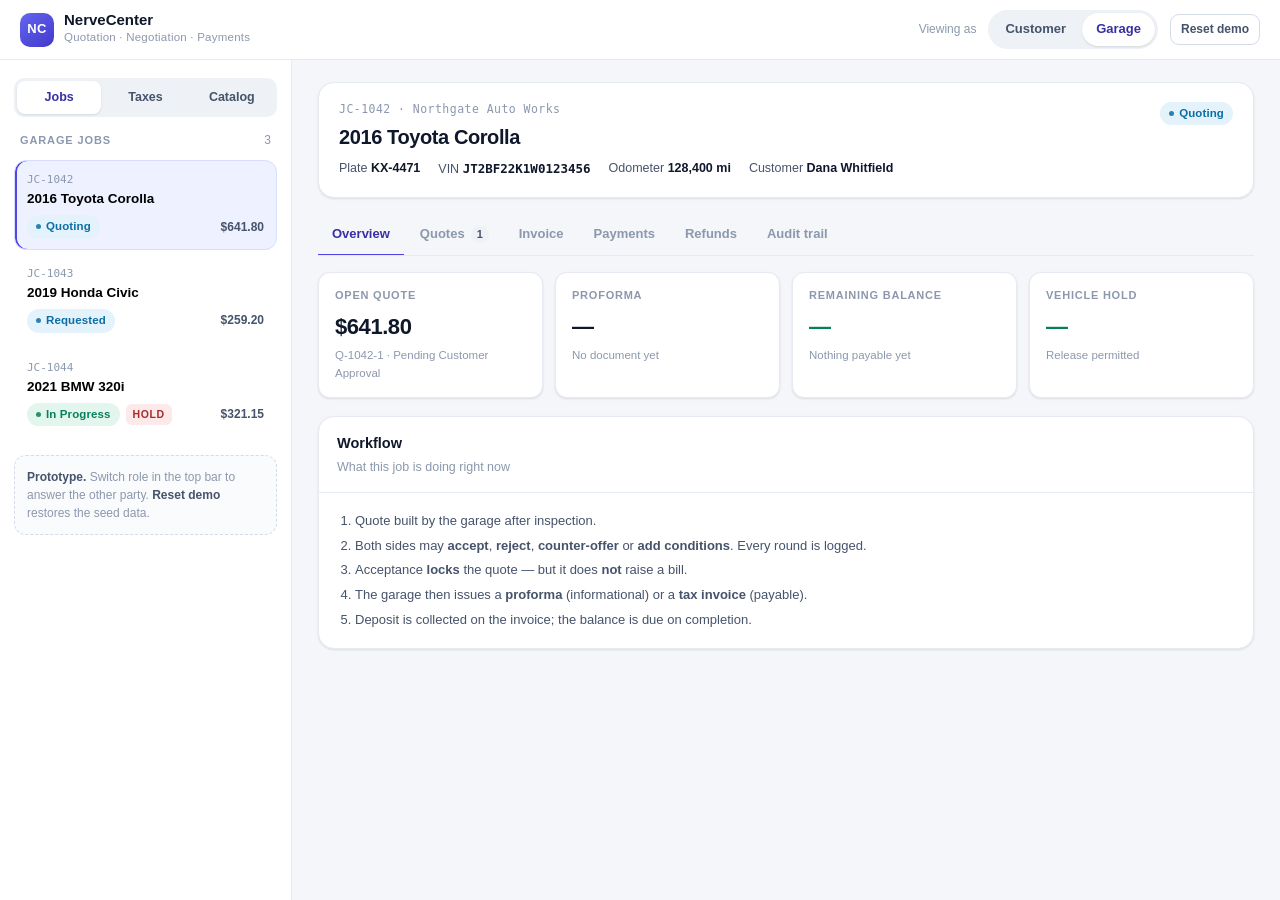
==== quotation-ui/index.html @ 1b6d12a6 "quotation and payment sample process" ====
<!doctype html>
<html lang="en">
<head>
  <meta charset="utf-8" />
  <meta name="viewport" content="width=device-width, initial-scale=1" />
  <title>NerveCenter — Quotation, Negotiation &amp; Payments (UI Prototype)</title>
  <link rel="stylesheet" href="css/app.css" />
</head>
<body>

  <header class="topbar">
    <div class="brand">
      <div class="brand__mark">NC</div>
      <div>
        <div class="brand__name">NerveCenter</div>
        <div class="brand__sub">Quotation &middot; Negotiation &middot; Payments</div>
      </div>
    </div>

    <div class="topbar__right">
      <span class="topbar__label">Viewing as</span>
      <div class="segmented" id="roleSwitch">
        <button type="button" data-act="role" data-role="customer">Customer</button>
        <button type="button" data-act="role" data-role="garage">Garage</button>
      </div>
      <button type="button" class="btn btn--ghost btn--sm" data-act="reset">Reset demo</button>
    </div>
  </header>

  <div class="layout">
    <aside class="sidebar" id="sidebar"></aside>
    <main class="main" id="main"></main>
  </div>

  <div class="toasts" id="toasts"></div>
  <div class="modal" id="modal" hidden></div>

  <script src="js/store.js"></script>
  <script src="js/views.js"></script>
  <script src="js/app.js"></script>
</body>
</html>
---- quotation-ui/css/app.css ----
/* =========================================================
   NerveCenter — Quotation / Payments prototype
   Plain CSS. No framework, no build step.
   ========================================================= */

:root {
  --bg: #f4f6f9;
  --surface: #ffffff;
  --surface-2: #fafbfd;
  --ink: #0f172a;
  --ink-2: #45536b;
  --muted: #8b98ad;

  --line: #e6eaf1;
  --line-strong: #d5dce8;

  --brand: #4f46e5;
  --brand-ink: #3730a3;
  --brand-soft: #eef1ff;

  --ok: #087f5b;
  --ok-soft: #e3f6ee;
  --warn: #b45309;
  --warn-soft: #fdf1d8;
  --danger: #c02626;
  --danger-soft: #fde8e8;
  --info: #0b6fa4;
  --info-soft: #e3f2fb;
  --violet: #6d28d9;
  --violet-soft: #f0e9ff;
  --neutral: #5c6b82;
  --neutral-soft: #eef1f5;

  --r-sm: 8px;
  --r-md: 12px;
  --r-lg: 16px;

  --shadow-1:
    0 1px 2px rgba(16, 24, 40, 0.05), 0 1px 3px rgba(16, 24, 40, 0.06);
  --shadow-2:
    0 4px 12px rgba(16, 24, 40, 0.08), 0 2px 4px rgba(16, 24, 40, 0.04);
  --shadow-3: 0 24px 48px rgba(16, 24, 40, 0.18);
}

* {
  box-sizing: border-box;
}

html,
body {
  height: 100%;
}

body {
  margin: 0;
  background: var(--bg);
  color: var(--ink);
  font:
    14px/1.55 -apple-system,
    BlinkMacSystemFont,
    "Segoe UI",
    Roboto,
    "Helvetica Neue",
    Arial,
    sans-serif;
  -webkit-font-smoothing: antialiased;
}

h1,
h2,
h3,
h4 {
  margin: 0;
  font-weight: 650;
  letter-spacing: -0.01em;
}
p {
  margin: 0;
}
code {
  font-family: ui-monospace, SFMono-Regular, Menlo, Consolas, monospace;
  font-size: 12px;
}
button {
  font: inherit;
}

/* ---------------- top bar ---------------- */
.topbar {
  height: 60px;
  display: flex;
  align-items: center;
  justify-content: space-between;
  gap: 16px;
  padding: 0 20px;
  background: var(--surface);
  border-bottom: 1px solid var(--line);
  position: sticky;
  top: 0;
  z-index: 40;
}

.brand {
  display: flex;
  align-items: center;
  gap: 10px;
}

.brand__mark {
  width: 34px;
  height: 34px;
  border-radius: 10px;
  background: linear-gradient(140deg, #6366f1, #4338ca);
  color: #fff;
  display: grid;
  place-items: center;
  font-weight: 700;
  font-size: 13px;
  letter-spacing: 0.02em;
}

.brand__name {
  font-weight: 700;
  font-size: 15px;
  line-height: 1.1;
}
.brand__sub {
  font-size: 11.5px;
  color: var(--muted);
  letter-spacing: 0.02em;
}

.topbar__right {
  display: flex;
  align-items: center;
  gap: 12px;
}
.topbar__label {
  font-size: 12px;
  color: var(--muted);
}

.segmented {
  display: inline-flex;
  background: var(--neutral-soft);
  border-radius: 999px;
  padding: 3px;
  gap: 2px;
}
.segmented button {
  border: 0;
  background: transparent;
  cursor: pointer;
  padding: 6px 14px;
  border-radius: 999px;
  font-size: 13px;
  font-weight: 550;
  color: var(--ink-2);
  transition: 0.15s;
}
.segmented button:hover {
  color: var(--ink);
}
.segmented button.is-active {
  background: var(--surface);
  color: var(--brand-ink);
  box-shadow: var(--shadow-1);
}

/* ---------------- layout ---------------- */
.layout {
  display: grid;
  grid-template-columns: 292px minmax(0, 1fr);
  min-height: calc(100vh - 60px);
}

.sidebar {
  border-right: 1px solid var(--line);
  background: var(--surface);
  padding: 18px 14px;
  overflow-y: auto;
}

.main {
  padding: 22px 26px 80px;
  overflow-x: hidden;
}

/* ---------------- sidebar ---------------- */
.side-head {
  display: flex;
  align-items: center;
  justify-content: space-between;
  padding: 0 6px 10px;
}
.side-head__title {
  font-size: 11px;
  font-weight: 700;
  letter-spacing: 0.08em;
  text-transform: uppercase;
  color: var(--muted);
}

.job-item {
  display: block;
  width: 100%;
  text-align: left;
  border: 1px solid transparent;
  background: transparent;
  border-radius: var(--r-md);
  padding: 10px 12px;
  margin-bottom: 4px;
  cursor: pointer;
  transition: 0.14s;
}
.job-item:hover {
  background: var(--surface-2);
  border-color: var(--line);
}
.job-item.is-active {
  background: var(--brand-soft);
  border-color: #d9ddff;
  box-shadow: inset 2px 0 0 var(--brand);
}
.job-item__no {
  font-size: 11px;
  color: var(--muted);
  font-family: ui-monospace, monospace;
}
.job-item__veh {
  font-weight: 600;
  font-size: 13.5px;
  margin: 1px 0 5px;
}
.job-item__foot {
  display: flex;
  align-items: center;
  gap: 6px;
  flex-wrap: wrap;
}
.job-item__amt {
  margin-left: auto;
  font-size: 12px;
  font-weight: 650;
  color: var(--ink-2);
}

.side-note {
  margin-top: 18px;
  padding: 12px;
  background: var(--surface-2);
  border: 1px dashed var(--line-strong);
  border-radius: var(--r-md);
  font-size: 12px;
  color: var(--muted);
  line-height: 1.5;
}
.side-note b {
  color: var(--ink-2);
}

/* ---------------- generic card ---------------- */
.card {
  background: var(--surface);
  border: 1px solid var(--line);
  border-radius: var(--r-lg);
  box-shadow: var(--shadow-1);
  margin-bottom: 18px;
  overflow: hidden;
}
.card__head {
  display: flex;
  align-items: flex-start;
  justify-content: space-between;
  gap: 14px;
  padding: 15px 18px;
  border-bottom: 1px solid var(--line);
}
.card__body {
  padding: 16px 18px;
}
.card__foot {
  padding: 12px 18px;
  border-top: 1px solid var(--line);
  background: var(--surface-2);
  display: flex;
  align-items: center;
  gap: 8px;
  flex-wrap: wrap;
}
.card__title {
  font-size: 14.5px;
  font-weight: 650;
  display: flex;
  align-items: center;
  gap: 8px;
  flex-wrap: wrap;
}
.card__sub {
  font-size: 12.5px;
  color: var(--muted);
  margin-top: 3px;
}

/* ---------------- job header ---------------- */
.jobhead {
  background: var(--surface);
  border: 1px solid var(--line);
  border-radius: var(--r-lg);
  box-shadow: var(--shadow-1);
  padding: 18px 20px;
  margin-bottom: 16px;
}
.jobhead__top {
  display: flex;
  justify-content: space-between;
  align-items: flex-start;
  gap: 18px;
  flex-wrap: wrap;
}
.jobhead__no {
  font-size: 11.5px;
  color: var(--muted);
  font-family: ui-monospace, monospace;
  letter-spacing: 0.04em;
}
.jobhead__title {
  font-size: 20px;
  font-weight: 680;
  margin: 3px 0 6px;
  letter-spacing: -0.02em;
}
.jobhead__meta {
  display: flex;
  gap: 18px;
  flex-wrap: wrap;
  font-size: 12.5px;
  color: var(--ink-2);
}
.jobhead__meta span b {
  color: var(--ink);
  font-weight: 600;
}

/* ---------------- tabs ---------------- */
.tabs {
  display: flex;
  gap: 2px;
  margin-bottom: 16px;
  border-bottom: 1px solid var(--line);
  overflow-x: auto;
}
.tabs button {
  border: 0;
  background: transparent;
  cursor: pointer;
  padding: 10px 14px;
  font-size: 13px;
  font-weight: 550;
  color: var(--muted);
  border-bottom: 2px solid transparent;
  margin-bottom: -1px;
  white-space: nowrap;
  transition: 0.14s;
}
.tabs button:hover {
  color: var(--ink-2);
}
.tabs button.is-active {
  color: var(--brand-ink);
  border-bottom-color: var(--brand);
}
.tabs .count {
  display: inline-block;
  margin-left: 6px;
  background: var(--neutral-soft);
  color: var(--ink-2);
  border-radius: 999px;
  padding: 0 6px;
  font-size: 11px;
  font-weight: 650;
}

/* ---------------- buttons ---------------- */
.btn {
  display: inline-flex;
  align-items: center;
  justify-content: center;
  gap: 6px;
  border-radius: 9px;
  border: 1px solid transparent;
  padding: 8px 14px;
  font-size: 13px;
  font-weight: 570;
  cursor: pointer;
  transition: 0.14s;
  white-space: nowrap;
}
.btn:active {
  transform: translateY(1px);
}
.btn--primary {
  background: var(--brand);
  color: #fff;
  box-shadow: var(--shadow-1);
}
.btn--primary:hover {
  background: #4338ca;
}
.btn--ghost {
  background: var(--surface);
  border-color: var(--line-strong);
  color: var(--ink-2);
}
.btn--ghost:hover {
  background: var(--surface-2);
  color: var(--ink);
  border-color: #c3cddd;
}
.btn--danger {
  background: var(--danger);
  color: #fff;
}
.btn--danger:hover {
  background: #a71f1f;
}
.btn--danger-soft {
  background: var(--danger-soft);
  color: var(--danger);
  border-color: #f6cccc;
}
.btn--danger-soft:hover {
  background: #fbd9d9;
}
.btn--ok {
  background: var(--ok);
  color: #fff;
}
.btn--ok:hover {
  background: #06694b;
}
.btn--sm {
  padding: 5px 10px;
  font-size: 12px;
}
.btn:disabled {
  opacity: 0.45;
  cursor: not-allowed;
  transform: none;
}

.link {
  background: none;
  border: 0;
  padding: 0;
  cursor: pointer;
  color: var(--brand);
  font-weight: 550;
  font-size: inherit;
  text-decoration: underline;
  text-underline-offset: 2px;
}
.link:hover {
  color: var(--brand-ink);
}

.icon-btn {
  border: 0;
  background: transparent;
  cursor: pointer;
  width: 30px;
  height: 30px;
  border-radius: 8px;
  display: grid;
  place-items: center;
  color: var(--muted);
  font-size: 15px;
}
.icon-btn:hover {
  background: var(--neutral-soft);
  color: var(--ink);
}

/* ---------------- pills / badges ---------------- */
.pill {
  display: inline-flex;
  align-items: center;
  gap: 5px;
  border-radius: 999px;
  padding: 3px 9px;
  font-size: 11.5px;
  font-weight: 620;
  letter-spacing: 0.01em;
  white-space: nowrap;
}
.pill::before {
  content: "";
  width: 5px;
  height: 5px;
  border-radius: 50%;
  background: currentColor;
  opacity: 0.85;
}
.pill--ok {
  background: var(--ok-soft);
  color: var(--ok);
}
.pill--warn {
  background: var(--warn-soft);
  color: var(--warn);
}
.pill--danger {
  background: var(--danger-soft);
  color: var(--danger);
}
.pill--info {
  background: var(--info-soft);
  color: var(--info);
}
.pill--violet {
  background: var(--violet-soft);
  color: var(--violet);
}
.pill--neutral {
  background: var(--neutral-soft);
  color: var(--neutral);
}

.tag {
  display: inline-block;
  border-radius: 6px;
  padding: 2px 7px;
  font-size: 10.5px;
  font-weight: 700;
  letter-spacing: 0.06em;
  text-transform: uppercase;
  background: var(--neutral-soft);
  color: var(--neutral);
}
.tag--std {
  background: var(--brand-soft);
  color: var(--brand-ink);
}
.tag--sup {
  background: var(--warn-soft);
  color: var(--warn);
}
.tag--set {
  background: #fde9e9;
  color: #a52a2a;
}
.tag--war {
  background: var(--violet-soft);
  color: var(--violet);
}
.tag--addon {
  background: var(--warn-soft);
  color: var(--warn);
}
.tag--hold {
  background: #fde9e9;
  color: #a52a2a;
}

/* ---------------- tables ---------------- */
.table {
  width: 100%;
  border-collapse: collapse;
  font-size: 13px;
}
.table th {
  text-align: left;
  font-size: 11px;
  font-weight: 700;
  letter-spacing: 0.06em;
  text-transform: uppercase;
  color: var(--muted);
  padding: 8px 12px;
  border-bottom: 1px solid var(--line);
  background: var(--surface-2);
}
.table td {
  padding: 10px 12px;
  border-bottom: 1px solid var(--line);
  vertical-align: top;
}
.table tr:last-child td {
  border-bottom: 0;
}
.table .num {
  text-align: right;
  font-variant-numeric: tabular-nums;
  white-space: nowrap;
}
.table .sub {
  font-size: 11.5px;
  color: var(--muted);
  margin-top: 2px;
}
.table--compact th,
.table--compact td {
  padding: 7px 10px;
}

.table input[type="text"],
.table input[type="number"] {
  width: 100%;
  border: 1px solid var(--line-strong);
  border-radius: 7px;
  padding: 6px 8px;
  font: inherit;
  font-size: 13px;
  background: var(--surface);
}
.table input:focus {
  outline: 2px solid var(--brand-soft);
  border-color: var(--brand);
}
.table input.num-input {
  text-align: right;
  font-variant-numeric: tabular-nums;
}

/* ---------------- totals block ---------------- */
.totals {
  margin-left: auto;
  width: 100%;
  max-width: 340px;
}
.totals__row {
  display: flex;
  justify-content: space-between;
  gap: 16px;
  padding: 6px 0;
  font-size: 13px;
  color: var(--ink-2);
}
.totals__row span:last-child {
  font-variant-numeric: tabular-nums;
  white-space: nowrap;
}
.totals__row--major {
  border-top: 1px solid var(--line-strong);
  margin-top: 6px;
  padding-top: 10px;
  font-size: 15px;
  font-weight: 700;
  color: var(--ink);
}
.totals__row--paid span:last-child {
  color: var(--ok);
}
.totals__row--due {
  background: var(--surface-2);
  margin: 4px -10px 0;
  padding: 10px;
  border-radius: 9px;
  font-weight: 700;
  color: var(--ink);
}
.totals__row--due.is-zero span:last-child {
  color: var(--ok);
}
.totals__row--due.is-due span:last-child {
  color: var(--danger);
}

/* ---------------- alerts / banners ---------------- */
.banner {
  display: flex;
  gap: 10px;
  align-items: flex-start;
  border-radius: var(--r-md);
  padding: 11px 14px;
  font-size: 12.5px;
  line-height: 1.5;
  margin: 0 0 14px;
  border: 1px solid transparent;
}
.banner b {
  font-weight: 650;
}
.banner--hold {
  background: var(--danger-soft);
  border-color: #f4c9c9;
  color: #8f1f1f;
}
.banner--warn {
  background: var(--warn-soft);
  border-color: #f2dfae;
  color: #83520a;
}
.banner--info {
  background: var(--info-soft);
  border-color: #c8e4f5;
  color: #0a547c;
}
.banner--ok {
  background: var(--ok-soft);
  border-color: #c3e9d8;
  color: #066447;
}
.banner__icon {
  font-size: 15px;
  line-height: 1.2;
}

/* ---------------- KPI grid ---------------- */
.kpis {
  display: grid;
  grid-template-columns: repeat(auto-fit, minmax(180px, 1fr));
  gap: 12px;
  margin-bottom: 18px;
}
.kpi {
  background: var(--surface);
  border: 1px solid var(--line);
  border-radius: var(--r-md);
  padding: 14px 16px;
  box-shadow: var(--shadow-1);
}
.kpi__label {
  font-size: 11px;
  font-weight: 700;
  letter-spacing: 0.07em;
  text-transform: uppercase;
  color: var(--muted);
}
.kpi__value {
  font-size: 22px;
  font-weight: 700;
  letter-spacing: -0.02em;
  margin-top: 6px;
  font-variant-numeric: tabular-nums;
}
.kpi__value.is-due {
  color: var(--danger);
}
.kpi__value.is-ok {
  color: var(--ok);
}
.kpi__hint {
  font-size: 11.5px;
  color: var(--muted);
  margin-top: 3px;
}

/* ---------------- quote card ---------------- */
.quote.is-locked {
  opacity: 0.96;
}
.quote__amount {
  font-size: 16px;
  font-weight: 700;
  font-variant-numeric: tabular-nums;
}

.conditions {
  list-style: none;
  margin: 0;
  padding: 0;
}
.conditions li {
  display: flex;
  gap: 8px;
  align-items: flex-start;
  padding: 7px 0;
  border-bottom: 1px dashed var(--line);
  font-size: 12.5px;
}
.conditions li:last-child {
  border-bottom: 0;
}
.conditions .who {
  font-size: 10px;
  font-weight: 700;
  letter-spacing: 0.06em;
  text-transform: uppercase;
  color: var(--muted);
  min-width: 62px;
  padding-top: 2px;
}

.turn-hint {
  font-size: 12.5px;
  color: var(--muted);
  display: flex;
  align-items: center;
  gap: 6px;
}
.turn-hint b {
  color: var(--ink-2);
}

/* ---------------- timeline ---------------- */
.timeline {
  list-style: none;
  margin: 0;
  padding: 0 0 0 4px;
}
.timeline li {
  position: relative;
  padding: 0 0 18px 22px;
  border-left: 2px solid var(--line);
}
.timeline li:last-child {
  border-left-color: transparent;
  padding-bottom: 0;
}
.timeline li::before {
  content: "";
  position: absolute;
  left: -7px;
  top: 3px;
  width: 12px;
  height: 12px;
  border-radius: 50%;
  background: var(--surface);
  border: 2px solid var(--line-strong);
}
.timeline li.is-garage::before {
  border-color: var(--brand);
}
.timeline li.is-customer::before {
  border-color: var(--ok);
}
.timeline li.is-system::before {
  border-color: var(--muted);
}
.tl__head {
  display: flex;
  align-items: center;
  gap: 8px;
  flex-wrap: wrap;
}
.tl__action {
  font-weight: 650;
  font-size: 13px;
}
.tl__actor {
  font-size: 10.5px;
  font-weight: 700;
  letter-spacing: 0.05em;
  text-transform: uppercase;
  padding: 1px 6px;
  border-radius: 5px;
  background: var(--neutral-soft);
  color: var(--neutral);
}
.tl__actor.is-garage {
  background: var(--brand-soft);
  color: var(--brand-ink);
}
.tl__actor.is-customer {
  background: var(--ok-soft);
  color: var(--ok);
}
.tl__time {
  font-size: 11.5px;
  color: var(--muted);
  margin-left: auto;
  font-variant-numeric: tabular-nums;
}
.tl__note {
  font-size: 12.5px;
  color: var(--ink-2);
  margin-top: 3px;
}
.tl__delta {
  font-size: 11.5px;
  color: var(--muted);
  margin-top: 3px;
  font-variant-numeric: tabular-nums;
}

/* ---------------- invoice document ---------------- */
.doc {
  padding: 22px 24px;
}
.doc__top {
  display: flex;
  justify-content: space-between;
  gap: 20px;
  flex-wrap: wrap;
  margin-bottom: 18px;
}
.doc__label {
  font-size: 11px;
  font-weight: 700;
  letter-spacing: 0.1em;
  text-transform: uppercase;
  color: var(--muted);
}
.doc__no {
  font-size: 20px;
  font-weight: 700;
  font-family: ui-monospace, monospace;
  letter-spacing: -0.02em;
}
.doc__meta {
  text-align: right;
  font-size: 12.5px;
  color: var(--ink-2);
}
.doc__meta div {
  margin-bottom: 3px;
}
.doc__meta b {
  color: var(--ink);
}
.doc__parties {
  display: flex;
  gap: 40px;
  flex-wrap: wrap;
  margin-bottom: 16px;
  font-size: 12.5px;
  color: var(--ink-2);
}

/* ---------------- forms ---------------- */
.field {
  margin-bottom: 12px;
}
.field label {
  display: block;
  font-size: 11.5px;
  font-weight: 650;
  color: var(--ink-2);
  margin-bottom: 5px;
}
.field input,
.field select,
.field textarea {
  width: 100%;
  border: 1px solid var(--line-strong);
  border-radius: 9px;
  padding: 9px 11px;
  font: inherit;
  font-size: 13.5px;
  background: var(--surface);
  color: var(--ink);
}
.field textarea {
  resize: vertical;
  min-height: 70px;
}
.field input:focus,
.field select:focus,
.field textarea:focus {
  outline: 3px solid var(--brand-soft);
  border-color: var(--brand);
}
.field__hint {
  font-size: 11.5px;
  color: var(--muted);
  margin-top: 4px;
}
.checkline {
  display: flex;
  gap: 9px;
  align-items: flex-start;
  font-size: 12.5px;
  color: var(--ink-2);
  margin: 4px 0 12px;
}
.checkline input {
  margin-top: 2px;
}

/* ---------------- modal ---------------- */
.modal {
  position: fixed;
  inset: 0;
  z-index: 100;
  display: grid;
  place-items: center;
  padding: 20px;
}
.modal[hidden] {
  display: none;
}
.modal::before {
  content: "";
  position: absolute;
  inset: 0;
  background: rgba(15, 23, 42, 0.45);
  backdrop-filter: blur(2px);
}
.modal-card {
  position: relative;
  width: min(520px, 100%);
  max-height: 88vh;
  overflow-y: auto;
  background: var(--surface);
  border-radius: var(--r-lg);
  box-shadow: var(--shadow-3);
  animation: pop 0.16s ease-out;
}
@keyframes pop {
  from {
    opacity: 0;
    transform: translateY(6px) scale(0.99);
  }
}
.modal-head {
  display: flex;
  justify-content: space-between;
  align-items: flex-start;
  gap: 14px;
  padding: 18px 20px 0;
}
.modal-head h3 {
  font-size: 16px;
}
.modal-sub {
  font-size: 12.5px;
  color: var(--muted);
  margin-top: 4px;
}
.modal-body {
  padding: 16px 20px 20px;
}
.modal-foot {
  display: flex;
  justify-content: flex-end;
  gap: 8px;
  margin-top: 18px;
}

/* ---------------- toasts ---------------- */
.toasts {
  position: fixed;
  right: 20px;
  bottom: 20px;
  z-index: 200;
  display: flex;
  flex-direction: column;
  gap: 8px;
}
.toast {
  background: var(--ink);
  color: #fff;
  padding: 11px 15px;
  border-radius: 10px;
  font-size: 13px;
  box-shadow: var(--shadow-2);
  max-width: 340px;
  animation: slide 0.18s ease-out;
}
.toast--ok {
  background: #0a6b4d;
}
.toast--warn {
  background: #8a5209;
}
.toast--danger {
  background: #a71f1f;
}
@keyframes slide {
  from {
    opacity: 0;
    transform: translateX(12px);
  }
}

/* ---------------- misc ---------------- */
.empty {
  text-align: center;
  padding: 44px 20px;
  color: var(--muted);
  border: 1px dashed var(--line-strong);
  border-radius: var(--r-lg);
  background: var(--surface);
}
.empty h4 {
  color: var(--ink-2);
  font-size: 14px;
  margin-bottom: 5px;
}
.empty p {
  font-size: 12.5px;
}

.row {
  display: flex;
  align-items: center;
  gap: 10px;
  flex-wrap: wrap;
}
.spacer {
  flex: 1;
}
.muted {
  color: var(--muted);
}
.sub {
  font-size: 12px;
  color: var(--muted);
}
.mono {
  font-family: ui-monospace, SFMono-Regular, Menlo, Consolas, monospace;
}
.nowrap {
  white-space: nowrap;
}

/* ---------------- sidebar nav + page head ---------------- */
.navlist {
  display: flex;
  gap: 2px;
  background: var(--neutral-soft);
  border-radius: 10px;
  padding: 3px;
  margin-bottom: 14px;
}
.navlist button {
  flex: 1;
  border: 0;
  background: transparent;
  cursor: pointer;
  padding: 7px 6px;
  border-radius: 8px;
  font-size: 12.5px;
  font-weight: 600;
  color: var(--ink-2);
  transition: 0.14s;
}
.navlist button:hover {
  color: var(--ink);
}
.navlist button.is-active {
  background: var(--surface);
  color: var(--brand-ink);
  box-shadow: var(--shadow-1);
}

.page-head {
  display: flex;
  align-items: flex-start;
  justify-content: space-between;
  gap: 18px;
  flex-wrap: wrap;
  margin-bottom: 18px;
}
.page-head h2 {
  font-size: 20px;
  letter-spacing: -0.02em;
}
.page-head p {
  max-width: 560px;
  margin-top: 4px;
  line-height: 1.5;
}

/* ---------------- tax chips ---------------- */
.taxchip {
  display: inline-block;
  margin-top: 3px;
  border-radius: 5px;
  padding: 1px 6px;
  font-size: 10.5px;
  font-weight: 700;
  letter-spacing: 0.04em;
  background: var(--info-soft);
  color: var(--info);
  font-family: ui-monospace, SFMono-Regular, Menlo, Consolas, monospace;
}
.taxchip--none {
  background: var(--neutral-soft);
  color: var(--muted);
  font-weight: 600;
}

.totals__row--tax span:first-child {
  color: var(--ink-2);
}
.totals__row--tax span:last-child {
  color: var(--info);
  font-weight: 600;
}

.table select.tax-select {
  width: 100%;
  border: 1px solid var(--line-strong);
  border-radius: 7px;
  padding: 6px 6px;
  font: inherit;
  font-size: 11.5px;
  background: var(--surface);
  color: var(--ink-2);
  cursor: pointer;
}
.table select.tax-select:focus {
  outline: 2px solid var(--brand-soft);
  border-color: var(--brand);
}

/* ---------------- service picker ---------------- */
.picker {
  max-height: 46vh;
  overflow-y: auto;
  border: 1px solid var(--line);
  border-radius: var(--r-md);
  padding: 6px 10px;
  background: var(--surface-2);
}
.picker__group {
  padding: 6px 0;
}
.picker__group + .picker__group {
  border-top: 1px solid var(--line);
}
.picker__cat {
  font-size: 10.5px;
  font-weight: 700;
  letter-spacing: 0.07em;
  text-transform: uppercase;
  color: var(--muted);
  padding: 4px 2px 6px;
}
.picker__row {
  display: flex;
  align-items: center;
  gap: 10px;
  padding: 7px 8px;
  border-radius: 8px;
  cursor: pointer;
  font-size: 13px;
}
.picker__row:hover {
  background: var(--surface);
}
.picker__row input {
  margin: 0;
}
.picker__name {
  flex: 1;
  color: var(--ink);
}
.picker__price {
  font-variant-numeric: tabular-nums;
  font-weight: 650;
  color: var(--ink-2);
}

/* ---------------- responsive ---------------- */
@media (max-width: 920px) {
  .layout {
    grid-template-columns: 1fr;
  }
  .sidebar {
    border-right: 0;
    border-bottom: 1px solid var(--line);
  }
  .main {
    padding: 16px 14px 70px;
  }
  .jobhead__title {
    font-size: 17px;
  }
  .doc {
    padding: 16px;
  }
}
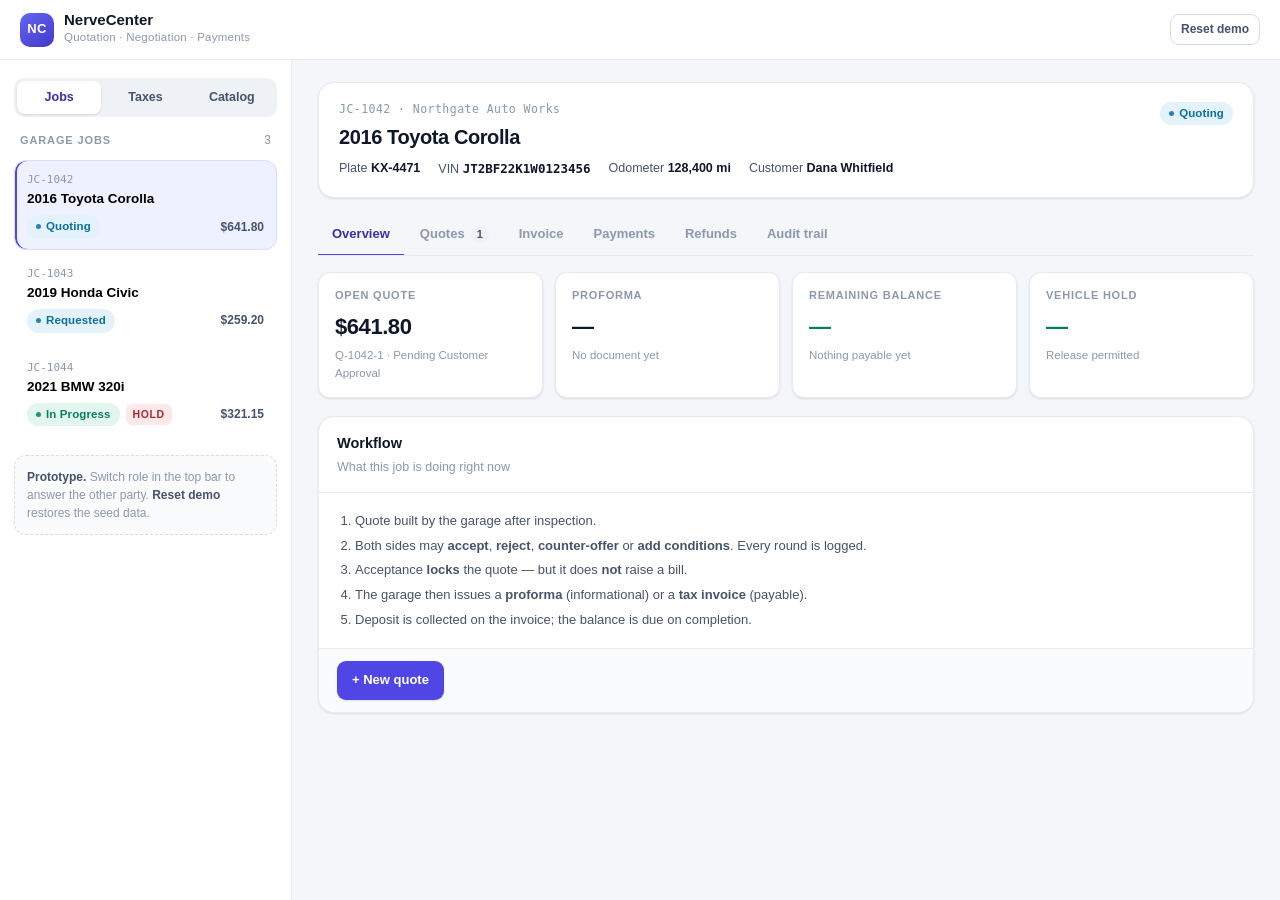
==== commit 242e47bc: "the customer panel removed" ====
--- a/quotation-ui/index.html
+++ b/quotation-ui/index.html
@@ -1,42 +1,42 @@
 <!doctype html>
 <html lang="en">
-<head>
-  <meta charset="utf-8" />
-  <meta name="viewport" content="width=device-width, initial-scale=1" />
-  <title>NerveCenter — Quotation, Negotiation &amp; Payments (UI Prototype)</title>
-  <link rel="stylesheet" href="css/app.css" />
-</head>
-<body>
+  <head>
+    <meta charset="utf-8" />
+    <meta name="viewport" content="width=device-width, initial-scale=1" />
+    <title>
+      NerveCenter — Quotation, Negotiation &amp; Payments (UI Prototype)
+    </title>
+    <link rel="stylesheet" href="css/app.css" />
+  </head>
+  <body>
+    <header class="topbar">
+      <div class="brand">
+        <div class="brand__mark">NC</div>
+        <div>
+          <div class="brand__name">NerveCenter</div>
+          <div class="brand__sub">
+            Quotation &middot; Negotiation &middot; Payments
+          </div>
+        </div>
+      </div>
 
-  <header class="topbar">
-    <div class="brand">
-      <div class="brand__mark">NC</div>
-      <div>
-        <div class="brand__name">NerveCenter</div>
-        <div class="brand__sub">Quotation &middot; Negotiation &middot; Payments</div>
+      <div class="topbar__right">
+        <button type="button" class="btn btn--ghost btn--sm" data-act="reset">
+          Reset demo
+        </button>
       </div>
+    </header>
+
+    <div class="layout">
+      <aside class="sidebar" id="sidebar"></aside>
+      <main class="main" id="main"></main>
     </div>
 
-    <div class="topbar__right">
-      <span class="topbar__label">Viewing as</span>
-      <div class="segmented" id="roleSwitch">
-        <button type="button" data-act="role" data-role="customer">Customer</button>
-        <button type="button" data-act="role" data-role="garage">Garage</button>
-      </div>
-      <button type="button" class="btn btn--ghost btn--sm" data-act="reset">Reset demo</button>
-    </div>
-  </header>
+    <div class="toasts" id="toasts"></div>
+    <div class="modal" id="modal" hidden></div>
 
-  <div class="layout">
-    <aside class="sidebar" id="sidebar"></aside>
-    <main class="main" id="main"></main>
-  </div>
-
-  <div class="toasts" id="toasts"></div>
-  <div class="modal" id="modal" hidden></div>
-
-  <script src="js/store.js"></script>
-  <script src="js/views.js"></script>
-  <script src="js/app.js"></script>
-</body>
+    <script src="js/store.js"></script>
+    <script src="js/views.js"></script>
+    <script src="js/app.js"></script>
+  </body>
 </html>
--- a/quotation-ui/css/app.css
+++ b/quotation-ui/css/app.css
@@ -917,6 +917,21 @@
   color: var(--ink-2);
 }
 
+/* ---------------- voided documents ---------------- */
+/* A void invoice is kept forever for the audit trail, but must never look
+   like a live, payable document. */
+.doc--void {
+  opacity: 0.82;
+}
+.doc--void .doc__no {
+  text-decoration: line-through;
+  text-decoration-thickness: 2px;
+  color: var(--ink-2);
+}
+.doc--void .table {
+  color: var(--ink-2);
+}
+
 /* ---------------- forms ---------------- */
 .field {
   margin-bottom: 12px;
@@ -1241,6 +1256,140 @@
   font-variant-numeric: tabular-nums;
   font-weight: 650;
   color: var(--ink-2);
+}
+
+/* ---------------- quote builder ---------------- */
+.builder {
+  display: grid;
+  grid-template-columns: 336px minmax(0, 1fr);
+  gap: 16px;
+  align-items: start;
+}
+.builder__side {
+  position: sticky;
+  top: 76px;
+  display: flex;
+  flex-direction: column;
+  max-height: calc(100vh - 110px);
+  margin-bottom: 0;
+}
+.builder__main {
+  margin-bottom: 0;
+}
+
+.svc-search {
+  width: 100%;
+  border: 1px solid var(--line-strong);
+  border-radius: 9px;
+  padding: 8px 11px;
+  font: inherit;
+  font-size: 13px;
+  background: var(--surface);
+  color: var(--ink);
+}
+.svc-search:focus {
+  outline: 3px solid var(--brand-soft);
+  border-color: var(--brand);
+}
+
+.svc-cats {
+  display: flex;
+  gap: 6px;
+  flex-wrap: wrap;
+  margin-top: 10px;
+}
+.svc-cat {
+  border: 1px solid var(--line-strong);
+  background: var(--surface);
+  border-radius: 999px;
+  padding: 4px 10px;
+  font-size: 11.5px;
+  font-weight: 600;
+  color: var(--ink-2);
+  cursor: pointer;
+  transition: 0.14s;
+}
+.svc-cat:hover {
+  background: var(--surface-2);
+  color: var(--ink);
+}
+.svc-cat.is-active {
+  background: var(--brand-soft);
+  border-color: #d9ddff;
+  color: var(--brand-ink);
+}
+
+.svc-list {
+  overflow-y: auto;
+  flex: 1;
+  padding: 2px 8px 10px;
+}
+.svc-row {
+  display: flex;
+  align-items: center;
+  gap: 8px;
+  width: 100%;
+  text-align: left;
+  border: 1px solid transparent;
+  background: transparent;
+  border-radius: 9px;
+  padding: 8px 10px;
+  cursor: pointer;
+  transition: 0.12s;
+}
+.svc-row:hover {
+  background: var(--surface-2);
+  border-color: var(--line);
+}
+.svc-row__name {
+  flex: 1;
+  font-size: 13px;
+  color: var(--ink);
+}
+.svc-row__meta {
+  display: flex;
+  align-items: center;
+  gap: 6px;
+  font-size: 12px;
+  font-weight: 650;
+  color: var(--ink-2);
+  font-variant-numeric: tabular-nums;
+}
+.svc-row__meta .taxchip {
+  margin-top: 0;
+}
+.svc-row__add {
+  color: var(--brand);
+  font-weight: 800;
+  width: 14px;
+  text-align: center;
+}
+
+.inline-field {
+  display: flex;
+  align-items: center;
+  gap: 6px;
+  font-size: 12px;
+  font-weight: 650;
+  color: var(--ink-2);
+}
+.inline-field select,
+.inline-field input {
+  border: 1px solid var(--line-strong);
+  border-radius: 7px;
+  padding: 5px 7px;
+  font: inherit;
+  font-size: 12px;
+  background: var(--surface);
+  color: var(--ink);
+}
+.inline-field input {
+  width: 62px;
+  text-align: right;
+  font-variant-numeric: tabular-nums;
+}
+.inline-field input:disabled {
+  opacity: 0.45;
 }
 
 /* ---------------- responsive ---------------- */
@@ -1261,4 +1410,14 @@
   .doc {
     padding: 16px;
   }
-}
+  .builder {
+    grid-template-columns: 1fr;
+  }
+  .builder__side {
+    position: static;
+    max-height: none;
+  }
+  .svc-list {
+    max-height: 320px;
+  }
+}
